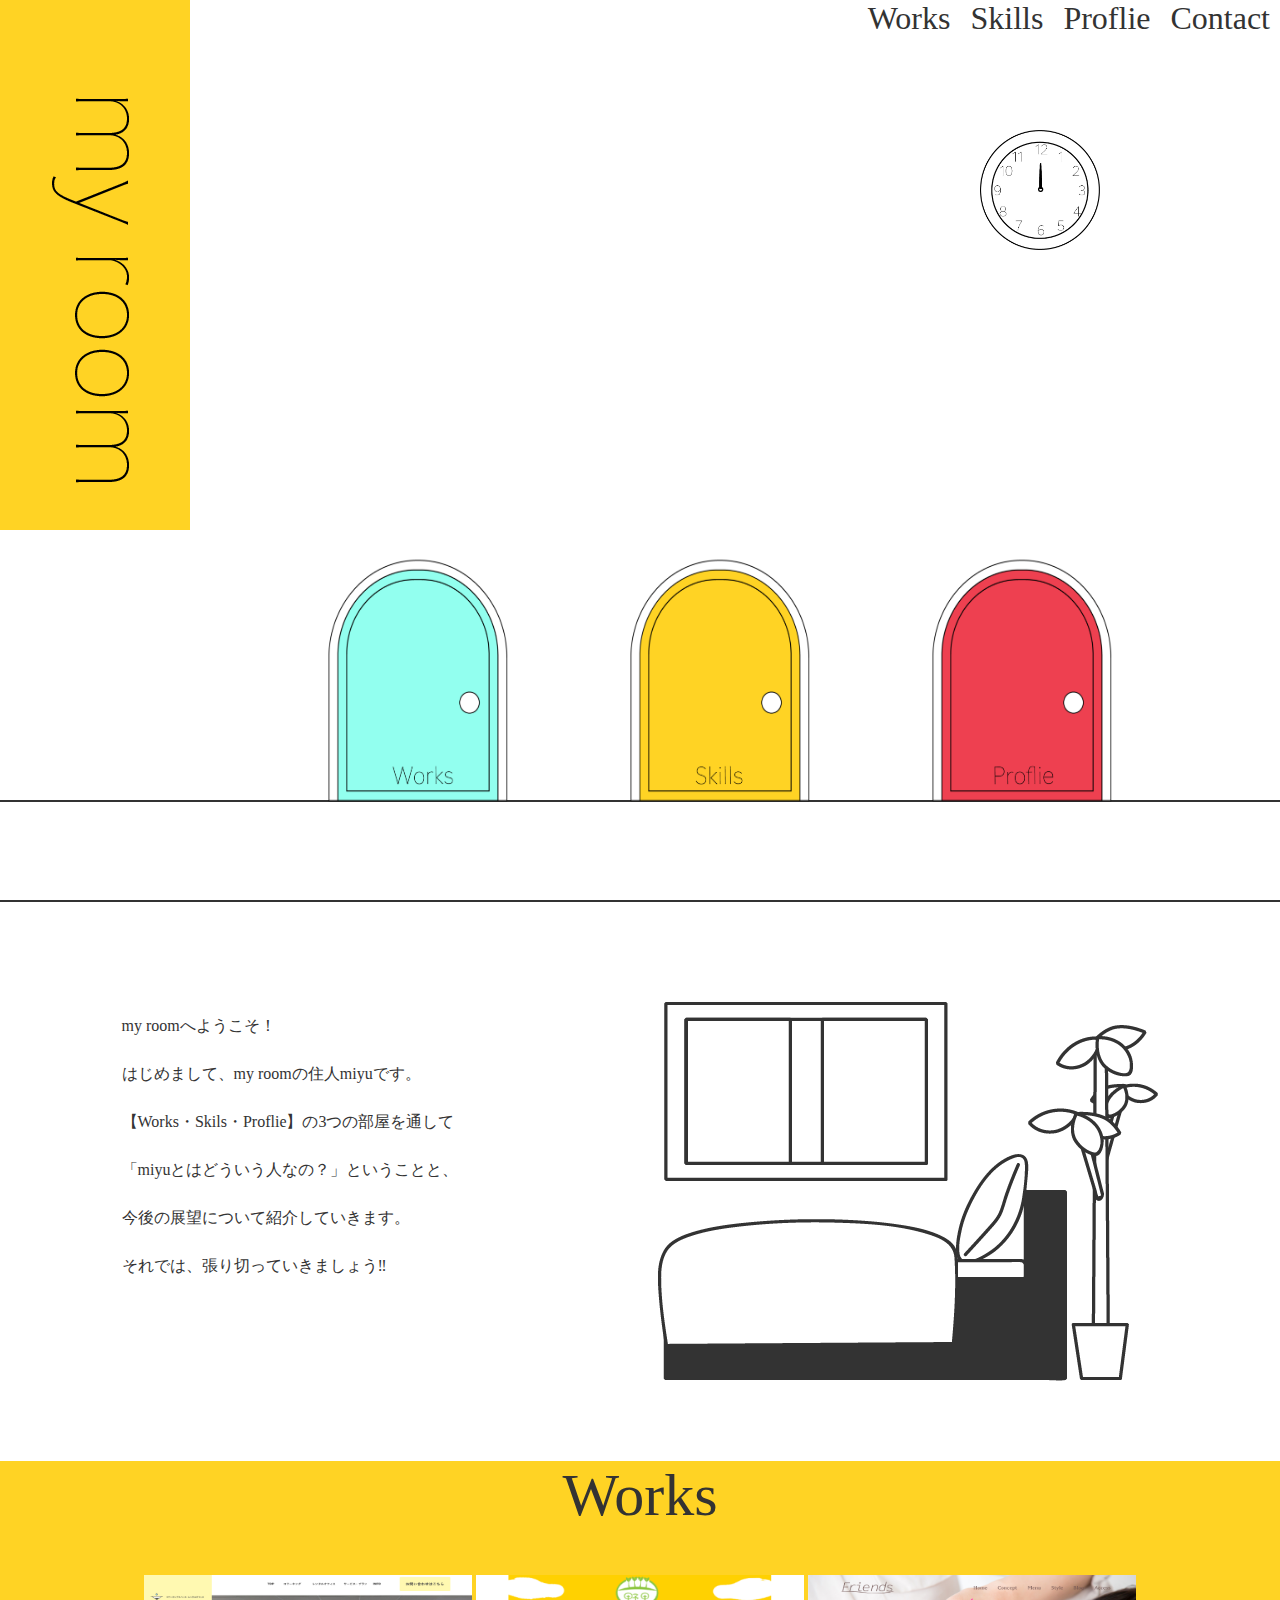
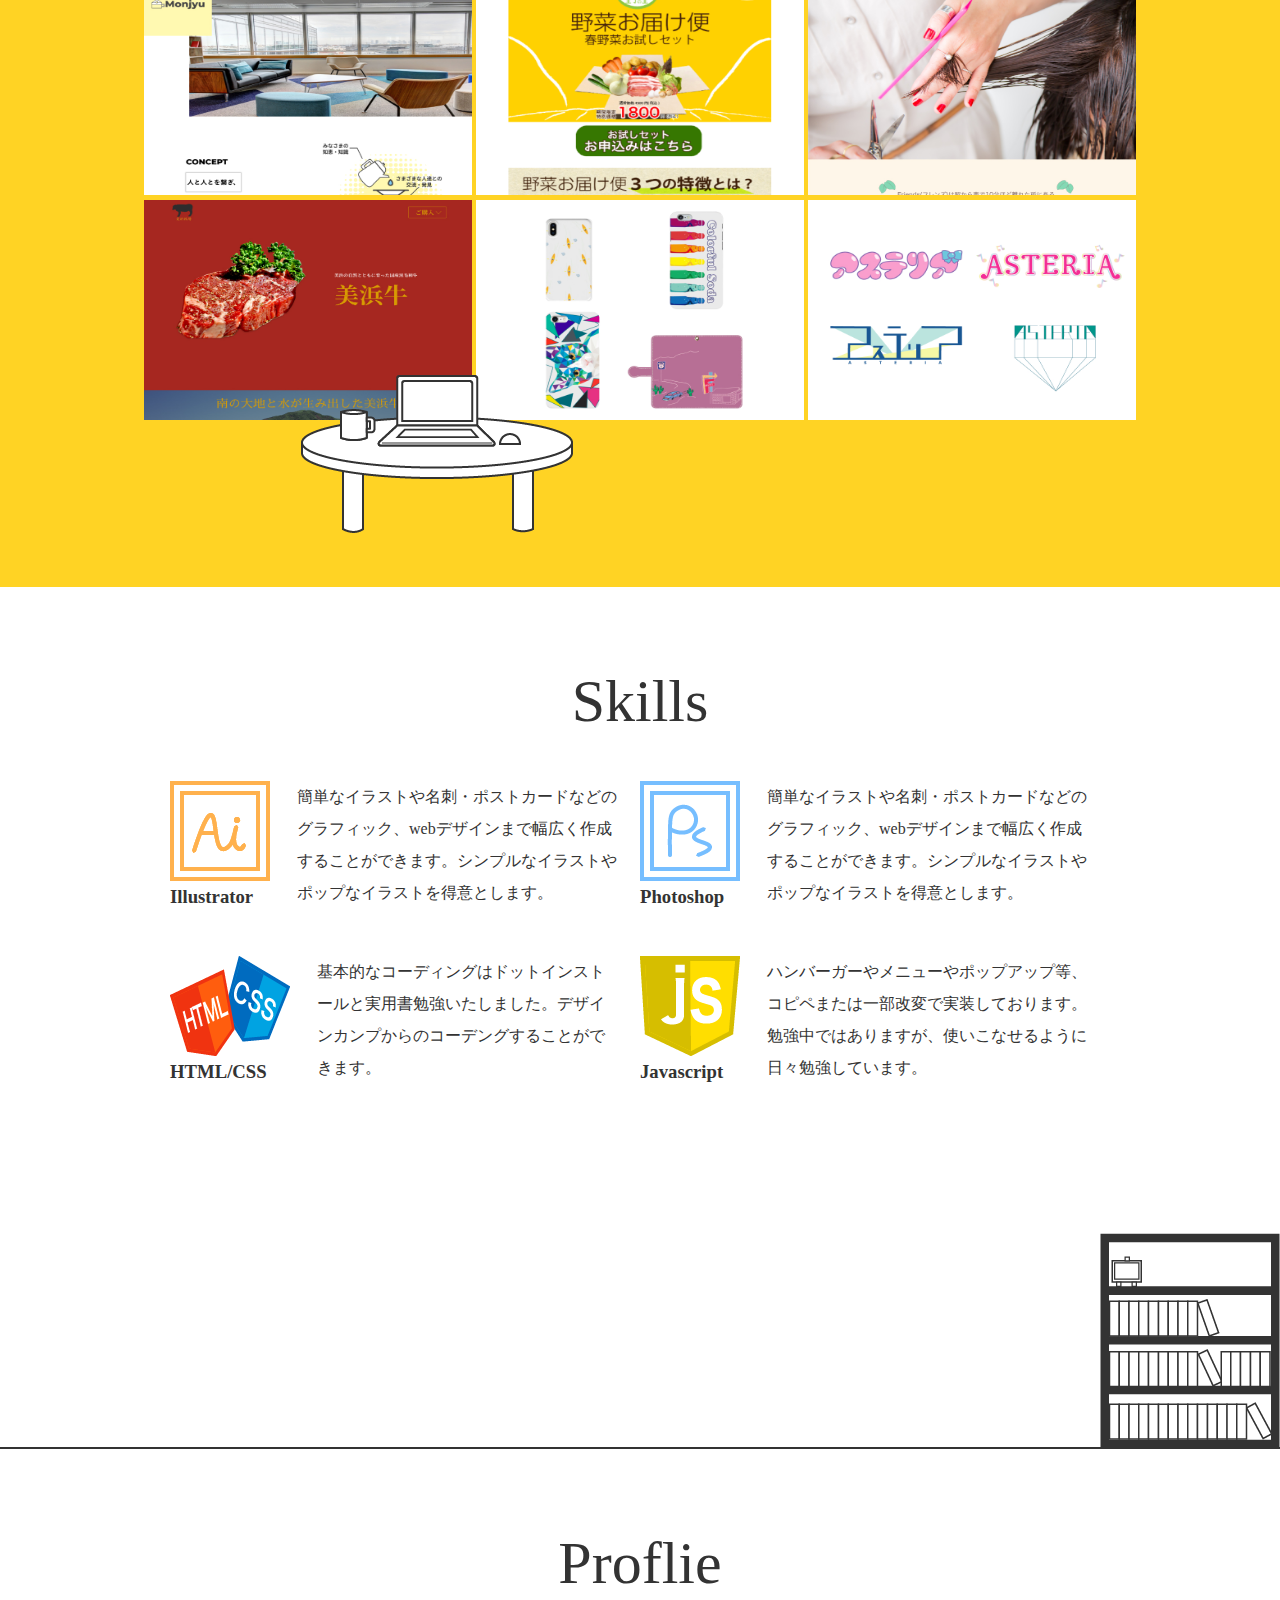
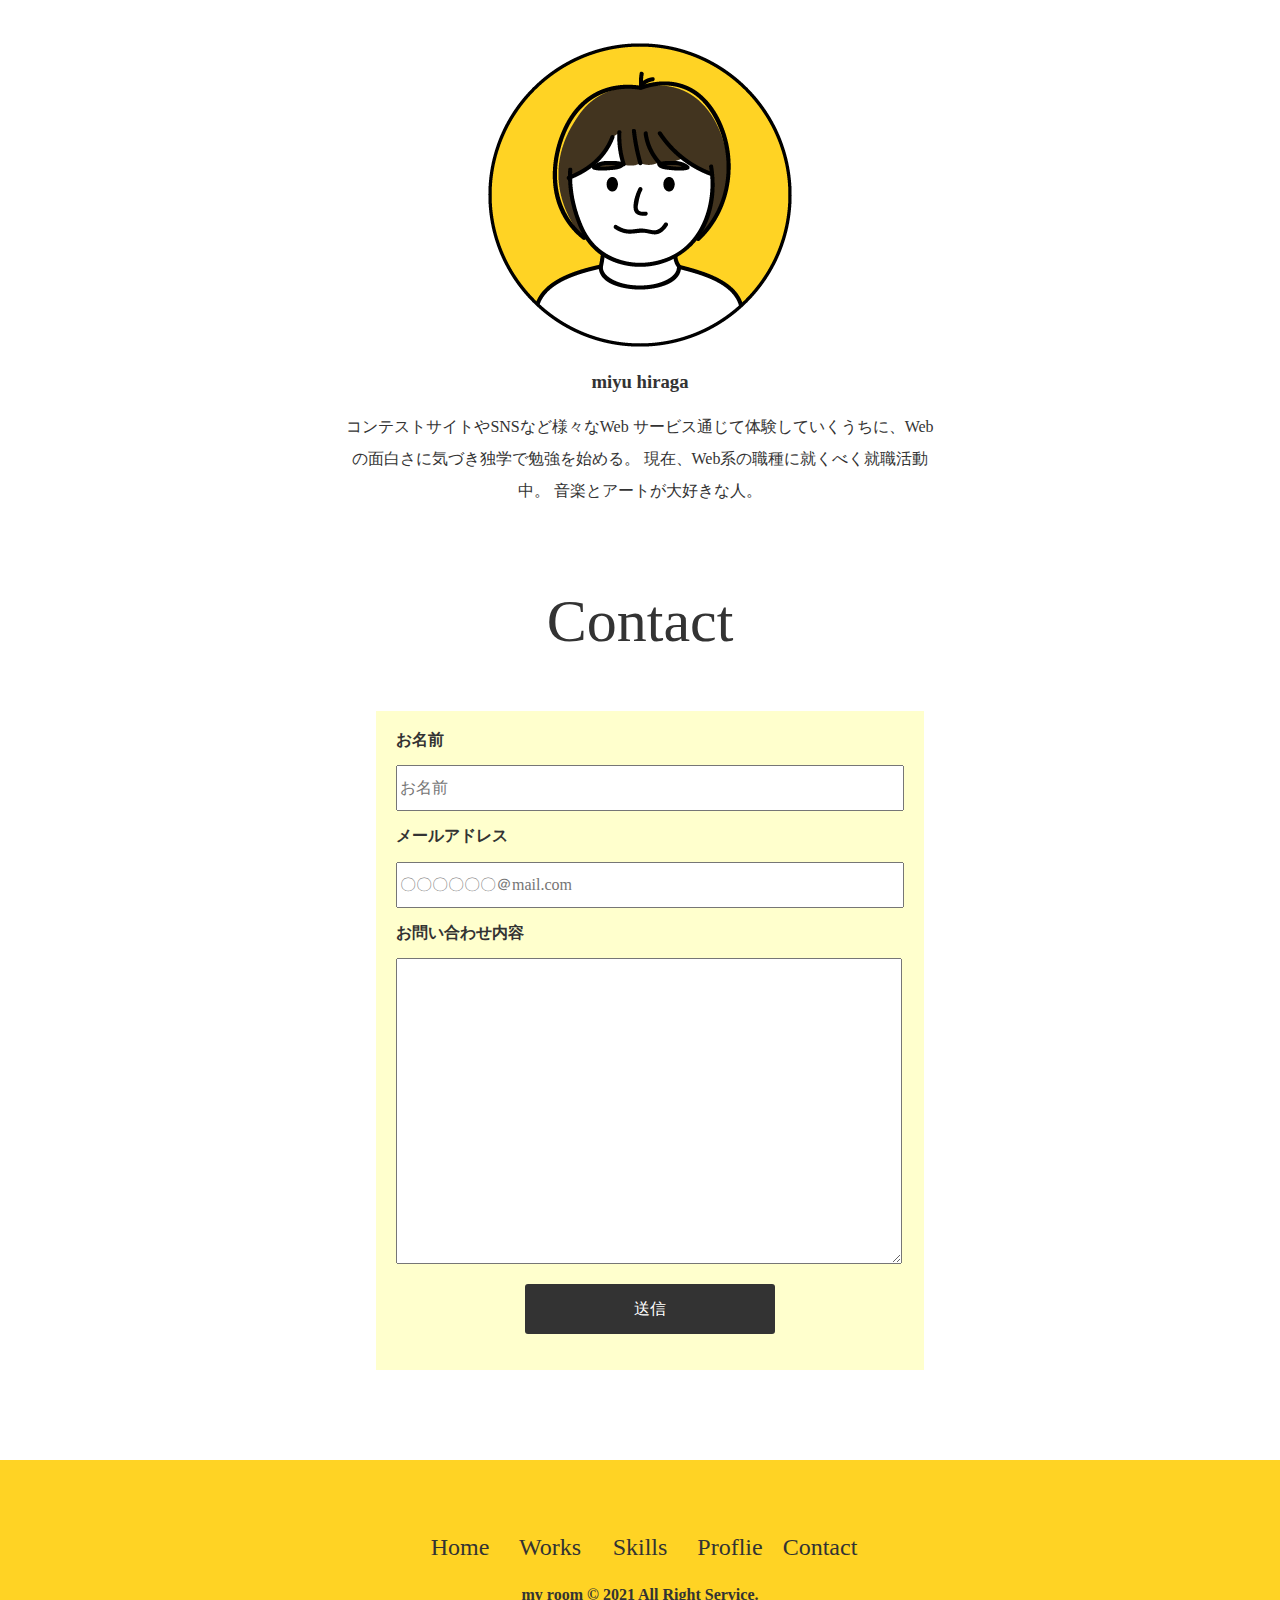
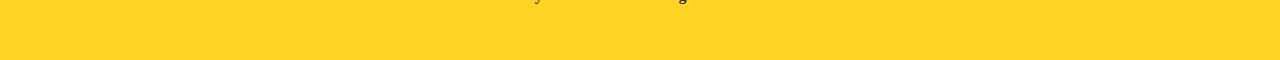
==== index.html @ 897c9c0b "Update index.html" ====
<!DOCTYPE html>
<html lang="ja">
<head>
  <meta charset="UTF-8">
  <meta name="google-site-verification" content="O43M4b-lCQQuAy6mQtxRlEUqX9Q1fWnaJVFcdMM0r2k" />
  <meta name="viewport" content="width=device-width, initial-scale=1.0">
  <meta http-equiv="X-UA-Compatible" content="ie=edge">
  <title>myroom</title>
  <link rel="stylesheet" href="css/normalize.css">
  <link rel="stylesheet" href="https://pro.fontawesome.com/releases/v5.10.0/css/all.css" integrity="sha384-AYmEC3Yw5cVb3ZcuHtOA93w35dYTsvhLPVnYs9eStHfGJvOvKxVfELGroGkvsg+p" crossorigin="anonymous"/>
  <link rel="stylesheet" href="css/style.css">
  <link rel="icon" href="image/myroom.svg">
  <script src="https://ajax.googleapis.com/ajax/libs/jquery/3.6.0/jquery.min.js"></script>
  <script src="https://ajax.googleapis.com/ajax/libs/jquery/1.12.4/jquery.min.js"></script>
</head>
<body>
<div class="warapper">
  <!--header-->
  <header class="header-contents">
    <h1 id="home" class="header-logo"><a href="index.html#home"><img src="image/header_logo.png" alt=""></a>myroom</h1>
  <!--humburger-->
    <div id="header-nav-open" >
      <span></span>
    </div>
    <nav id="header-navi">
      <ul class="header-navi-contents">
        <li class="header-navi-contents-list"><a href="#works">Works</a></li>
        <li class="header-navi-contents-list"><a href="#skills">Skills</a></li>
        <li class="header-navi-contents-list"><a href="#proflie">Proflie</a></li>
        <li class="header-navi-contents-list"><a href="#contact">Contact</a></li>
      </ul>
    </nav>
      <!--header_chach-->
    <div id="home"  class="header-ichatch">
        <!--header_clock-->
      <div  class="header-ichatch-clocks">
        <img id="image_body"
        class="header-ichatch-clock"
       src="image/header_clock.jpg"
       width="120px" height="120px">
        <img id="img_hr" class="header-ichatch-clock" src="image/clock_h.png">
        <img id="img_min" class="header-ichatch-clock" src="image/clock_m.png"
        >
      </div>
        <!--header_contents-->
      <ul class="header-contents-ichatch">
        <li class="header-contents-list">
          <a href="#works">
            <img src="image/room_1_off.png"class="open">
          </a>
        </li>
        <li class="header-contents-list">
          <a href="#skills">
            <img  src="image/room_2_off.png"class="open">
          </a>
        </li>
        <li class="header-contents-list">
          <a href="#proflie" ><img src="image/room_3_off.png" class="open">
          </a>
        </li>
      </ul>
    </div>
      <span class="header-ichatch-border"></span>
  </header>
  <!--main-->
  <div class="main">
    <!--about-->
    <section id="about" class="section-contents">
      <div class="about-contents">
        <p class="about-contents-text">
          my roomへようこそ！<br>
         はじめまして、my roomの住人miyuです。<br>
         【Works・Skils・Proflie】の3つの部屋を通して<br>
         「miyuとはどういう人なの？」ということと、<br>
         今後の展望について紹介していきます。<br>
         それでは、張り切っていきましょう‼
        </p>
        <img class="about-contents-image" src="image/about_image.png" alt="about_image">
      </div>
    </section>
  <!--works-->
    <section id="works" class="section-contents">
       <h2 class="section-header">Works</h2>
       <div class="works-contents">
<!--works_more_01-->
        <div  class="works-contents-list">
          <a href="./works/index.html#works" class="works-contents-list-inner">
             <img  class="works-contents-list-image" src="image/works_top_01.jpg" alt="works" >
          </a>
        </div>
        <!--works_more_02-->
        <div class="works-contents-list">
          <a href="./works/index.html#works_more_02" class="works-contents-list-inner">
           <img class="works-contents-list-image" src="image/works_top_02.jpg" alt="works" >
         </a>
        </div>
        <!--works_more_03-->
        <div class="works-contents-list">
          <a href="./works/index.html#works_more_03" class="works-contents-list-inner">
         <img class="works-contents-list-image"  src="image/works_top_03.jpg" alt="works">
       </a>
        </div>
        <!--works_more_04-->
        <div class="works-contents-list">
            <a href="./works/index.html#works_more_04" class="works-contents-list-inner">
           <img class="works-contents-list-image" src="image/works_top_04.jpg" alt="works">
         </a>
        </div>
        <!--works_more_05-->
        <div class="works-contents-list">
        <a href="./works/index.html#works_more_05" class="works-contents-list-inner">
           <img class="works-contents-list-image" src="image/works_top_05.jpg" alt="works" >
         </a>
        </div>
        <!--works_more_06-->
        <div class="works-contents-list">
          <a href="./works/index.html#works_more_06" class="works-contents-list-inner">
             <img class="works-contents-list-image" src="image/works_top_06.jpg" alt="works" >
           </a>
        </div>
       </div>
         <img class="works-contents-image" src="image/work_image.png" alt="">
    </section>
   <!--slkills-->
    <section id="skills" class="section-contents">
      <h2 class="section-header">Skills</h2>
      <div class="skills-contents">
              <div class="skills-contents-list">
                <div class="skills-contents-list-header-group">
                <img src="image/skill_1.png" alt="">
                <h3 class="skills-contents-list-header" >Illustrator</h3>
              </div>
                <p class="skills-contents-text">簡単なイラストや名刺・ポストカードなどのグラフィック、webデザインまで幅広く作成することができます。シンプルなイラストやポップなイラストを得意とします。
                </p>
              </div>
              <div class="skills-contents-list">
               <div class="skills-contents-list-header-group">
                <img src="image/skill_2.png" alt="">
                <h3 class="skills-contents-list-header">Photoshop</h3>
              </div>
                <p class="skills-contents-text">簡単なイラストや名刺・ポストカードなどのグラフィック、webデザインまで幅広く作成することができます。シンプルなイラストやポップなイラストを得意とします。</p>
              </div>
              <div class="skills-contents-list">
                  <div class="skills-contents-list-header-group">
                <img src="image/skill_3.png" alt="">
                <h3 class="skills-contents-list-header">HTML/CSS</h3>
              </div>
                <p class="skills-contents-text">基本的なコーディングはドットインストールと実用書勉強いたしました。デザインカンプからのコーデングすることができます。</p>
              </div>
              <div class="skills-contents-list">
                  <div class="skills-contents-list-header-group">
                      <img src="image/skill_4.png" alt="">
                      <h3 class="skills-contents-list-header">Javascript</h3>
                    </div>
                      <p class="skills-contents-text">ハンバーガーやメニューやポップアップ等、コピペまたは一部改変で実装しております。勉強中ではありますが、使いこなせるように日々勉強しています。</p>
              </div>
            </div>
            <img class="skill-images" src="image/skill_image.png" alt="skill_image">
    </section>
    <!--proflie-->
    <section id="proflie" class="section-contents">
      <h2  class="section-header">Proflie</h2>
        <div class="proflie-group">
          <img src="image/proflie_image.png"alt="proflie_image">
          <h3 class="proflie-name">miyu hiraga</h3>
            <p class="proflie-text">コンテストサイトやSNSなど様々なWeb
            サービス通じて体験していくうちに、Web
            の面白さに気づき独学で勉強を始める。
            現在、Web系の職種に就くべく就職活動中。
            音楽とアートが大好きな人。
            </p>
        </div>
    </section>
  <!--Contact-->
    <section id="contact" class="section-contents">
      <h2 class="section-header">Contact</h2>
<div class="contact-form-box">
  <form action="https://docs.google.com/forms/u/1/d/e/1FAIpQLSdIlXDIl3hvTtxeo12pAoFWRwahFxmUS_cJpnCyS-S7iRztBw/formResponse" target="_self" method="POST" id="mG61Hd" class="contact-form-box-inner">
    <div class="contact-form-item">
      <label for="form-name">お名前</label>
      <p class="contact-form-input">
        <input type="text"  id="form-name" name="entry.1302208225" placeholder="お名前" required>
      </p>
    </div>
    <div class="contact-form-item">
      <label for="form-email">メールアドレス</label>
      <p class="contact-form-input">
        <input type="email"  id="form-email" name="entry.777969523" placeholder="〇〇〇〇〇〇＠mail.com" required>
      </p>
    </div>
    <div class="contact-form-item">
      <label for="form-detail">お問い合わせ内容</label>
      <p class="contact-form-input">
        <textarea type="text"  id="form-detail" name="entry.1559332654" placeholder="お問い合わせ内容を入力して下さい" required>
        </textarea>
      </p>
    </div>
    <p class="tac">
      <button type="submit" value="送信">
        送信
      </button>
    </p>
  </form>
</div>
    </section>
    <!--page-top-->
    <div id="page-top" class="back">
      <i class="fas fa-arrow-alt-circle-up"></i>
    </div>
  </div>
  <!--footer-->
    <footer class="footer_group">
      <div class="footer-navi">
        <ul class="footer-navi-contents">
          <li class="footer-navi-contents-list"><a href="#home">Home</a></li>
          <li class="footer-navi-contents-list"><a href="#works">Works</a></li>
          <li class="footer-navi-contents-list"><a href="#skills">Skills</a></li>
          <li class="footer-navi-contents-list"><a href="#proflie">Proflie</a></li>
          <li class="footer-navi-contents-list"><a href="#contact">Contact</a></li>
        </ul>
      </div>
      <p class="footer-end">my room &copy; 2021 All Right Service.</p>
    </footer>
</div>
<script src="js/hamburger.js"></script>
<script src="js/clock.js"></script>
<script src="js/door_open.js"></script>
<script src="js/pagetop.js"></script>
</body>
</html>
---- css/style.css ----
@charset "UTF-8";
html,
body{
  scroll-padding-top: 50px;
}
body{
  font-family:"Hiragino Kaku Gothic W2","Hiragino Kaku Gothic W4","Meiryo","Hiragino GothicPro N";
    color:#333333;
}
ul{
  padding-left:0;
}
li{
list-style-type: none;
}
a{
  text-decoration:none;
}
.header-navi-contents-list>a:hover,
.footer-navi-contents-list>a:hover{
  text-decoration:underline;
}
.warapper{
  position:relative;
  overflow:hidden;
}
/*header*/
.header-contents{
  margin-bottom:200px;
  width:100%;
  height:800px;
  border-bottom:2px solid #333333;
}

.header-logo{
  margin:0;
  font-size:0;
}

#header-nav-open{
  display:none;
}
/*header右上メニュー*/
#header-navi{
width:100%;
display:block;
position: absolute;
top:0;
}
.header-navi-contents{
  display:flex;
  justify-content:flex-end;
  margin:0;
  padding:0;
}
.header-navi-contents-list{
  margin-left:10px;
  margin-right:10px;
  font-size:32px;
}
.header-navi-contents-list>a{
  color:#333333;
}
.header_navi_contents_list>a:hover{
  text-decoration:underline #000000;
  transition:0.3s all;
}

/* haeder_ichatch*/
.header-ichatch{
  position:relative;
  bottom:400px;
}
/* haeder_ichatch_clock*/
.header-ichatch-clocks{
  display:block;
  position:absolute;
  top:0;
  right:300px;
}

.header-ichatch-clock{
    position:absolute;
}
/*header_contents_ichatch*/
.header-contents-ichatch{
  width:90vw;
  max-width:100%;
  display:flex;
  justify-content:center;
  margin:0;
  padding:0;
  list-style-type:none;
  position:absolute;
  top:425px;
}

.header-contents-list{
  margin-left:50px;
  margin-right:50px;
  width:90vw;
  height:25vh;
  max-width:202px;
  max-height:250px;
  text-align: center;
}
.header-contents-list>a{
display:block;
}

.open{
  width:350px;
 height:250px;
}

/*room２番目下ボーダー*/
.header-ichatch-border{
  content:'';
  width:100%;
  height:2px;
  background-color:#333333;
  position:absolute;
  top:900px;
}


/*main*/
.main{
/*  width:1080px;*/
  margin:auto;
}
/*section共通項目*/
.section-header{
  margin-top:0;
  margin-bottom:45px;
  font-family: "Hiragino Kaku Gothic W2","sans-serif";
  font-size:60px;
  font-weight:normal;
  text-align:center;
}

.section-contents{
  margin-bottom:80px;
}
/*about*/
.about-contents{
  display:flex;
  justify-content:center;
  margin-left:5px;
  margin-right:5px;
}

.about-contents-text{
  margin:0 200px 0 0;
  font-size:16px;
  line-height:48px;
}


/*works*/
#works{
    background-color:#ffd324;
}
.works-contents{
  width:1000px;
  height:450px;
  margin:auto;
  display:flex;
  justify-content:space-evenly;
  flex-wrap:wrap;
}
.works-contents-list{
   width:328px;
   height:220px;
   display:flex;
   justify-content:center;
}
.works-contents-list-image{
  width:328px;
  height:220px;
}
.works-contents-image{
  position:relative;
  left:300px;
  bottom:50px;
}
.works-contents-list:hover{
  opacity:0.9;
  transition: 0.3s;
}

/*skills*/
#skills{
  width:100%;
  height:780px;
 border-bottom:2px solid #333333;
}
.skills-contents{
  width:950px;
  height:350px;
  margin:auto;
  display:flex;
  flex-wrap:wrap;
  justify-content:center;

}
.skills-contents-list{
 width:450px;
  height:150px;
  margin-right:20px;
  display:flex;
  justify-content: center;

}

.skills-contents-list-header-group{
 margin-right:27px;
}
.skills-contents-list-header{
  margin:0;
}
.skills-contents-text{
  margin:0;
  line-height:2em;
}
.skill-images{
position:relative;
top:102px;
left:1100px;
}
/*proflie*/
#proflie{
  width:100%;
}
.proflie-group{
  text-align:center;
}
.proflie-text{
width:90vw;
max-width:600px;
line-height:2em;
margin-left: auto;
margin-right: auto;
}
/*contact*/
.contact-form-box{
  width:100%;
  padding:10px;
  display:flex;
    justify-content:center;
}
form{
  font-weight:bold;
  background-color:#ffbb;
  padding:20px;
}
input{
  width:500px;
  height:40px;
}
textarea{
  width:500px;
  height:300px;
  text-align: left;
}
.tac{
  text-align:center;
}
button{
  width:250px;
  height:50px;
  color:#ffffff;
  background-color:#333333;
  border:none;
  border-radius:3px;
}
button:hover{
  color:#333333;
  background-color:#ffffff;
  transition: 0.3s;
}
/*pagetop*/
.back{
  width:50px;
  height:50px;
  font-size:50px;
  color:#333333;
  position:fixed;
  bottom:10px;
  right:10px;
  z-index:9999;
}
/*footer*/

.footer_group{
  height:200px;
  background-color:#ffd324;
}
.footer-navi{
padding-top:50px;
}
.footer-navi-contents{
  display:flex;
  font-size:24px;
  text-align: center;
 justify-content:center;
}
.footer-navi-contents-list{
  width:90px;
}
.footer-navi-contents-list>a{
  color:#333333;
}
.footer-end{
  font-weight:bold;
  text-align:center;
}


/*768px~*/
@media screen and (max-width:768px){
  .header-logo img{
    height:300px;
  }
  .header-contents{
    height:442px;
    margin-bottom:20px;
  }
  .header-ichatch-clocks{
    right:0;
  }
.header-ichatch-clock{
  width:50px;
  height:50px;
  top:150px;
    right:10px;
}

  .open{
    width:100%;
    height:120px;
  }

.header-contents-list{
  margin:0;
}

#header-nav-open{
  display:block;
  width:30px;
  height:22px;
  position:fixed;
  top:5px;
  right:5px;
  z-index: 9999;
}
#header-nav-open span,
#header-nav-open span::before,
#header-nav-open span::after{
  position:relative;
  transition:all 0.4s;
  height:3px;
  width:25px;
  background:#333333;
  display:block;
  vertical-align: middle;
  content:'';
  z-index:99999;
}
#header-nav-open span::before{
  bottom:-9px;
}
#header-nav-open span::after{
  bottom:-16px;
}
#header-navi{
  width:100%;
  height:100%;
  display:none;
  position: fixed;
   z-index:9999;
  transition:.2s ease-in-out;
}


/*ハンバーガーアニメーション*/
   #header-navi.open{
     width:100%;
     height:100%;
     display:block;
     opacity:1;
     overflow:auto;
     top:0;
     position:fixed;
     z-index:9998;
     background-color:rgba(255,211,36,0.9);
     overflow:hidden;
   }
   #header-navi.open:before {
   content: '';
   overflow: hidden;
   -webkit-filter: blur(10px);
   -moz-filter: blur(10px);
   -o-filter: blur(10px);
   -ms-filter: blur(10px);
   filter: blur(10px);
   z-index: -1;
}

   #header-nav-open.active span{
     transform:translateY(8px)rotate(-45deg);
   }
   #header-nav-open.active span::before{
     transform:translateY(8px)rotate(45deg);
     opacity:0;
   }
   #header-nav-open.active span::after{
     bottom:-10px;
     transform:translateY(-12px)rotate(90deg);
   }

   .header-navi-contents{
     display:block;
     text-align:center;
     position:fixed;
     top:50%;
     left:50%;
     transform:translate(-50%,-50%);
     z-index:9999;
   }

 .header-navi-contents-list{
   padding:20px 0;
 }
 .header-ichatch-border{
   top:500px;
 }

 /*section*/
.section-contents{
  margin-bottom:50px;
}
/*about*/
#about{
  height:auto;
}

.about-contents{
  margin-top:120px;
}
.about-contents-text{
  margin:0 20px 0 0 ;
  line-height:1.8;
}
.about-contents-image{
 width:90vw;
 height:20vh;
  max-width:266px;
  max-height:200px;
}

/*works*/
.works-contents{
  width:100%;
  height:auto;
}
.works-contents-list{
  height:auto;
  margin:5px;
}
.works-contents-image{
  width:150px;
  left:10px;
}

/*skills*/
#skills{
  height:auto;
}

.skills-contents{
  width:100%;
  height: auto;
}

.skills-contents-list{
  height:auto;
  margin:0 10px 10px 10px;
}

/*contact*/
.contact-form-box{
  padding:0;
}
input{
  width:300px;
  height:40px;
}
textarea{
  width:300px;
  height:200px;
}

/*footer*/
.footer-navi-contents{
  font-size:18px;
}
}

@media screen and (max-width:480px){
  .works-contents-list{
    width:100%;
  }

/*skills*/
.skills-contents-list{
  display:block;
}
.skills-contents-list-header-group{
  margin:0;
  text-align:center;
}
  .skills-images{
    width:20%;
  }
}
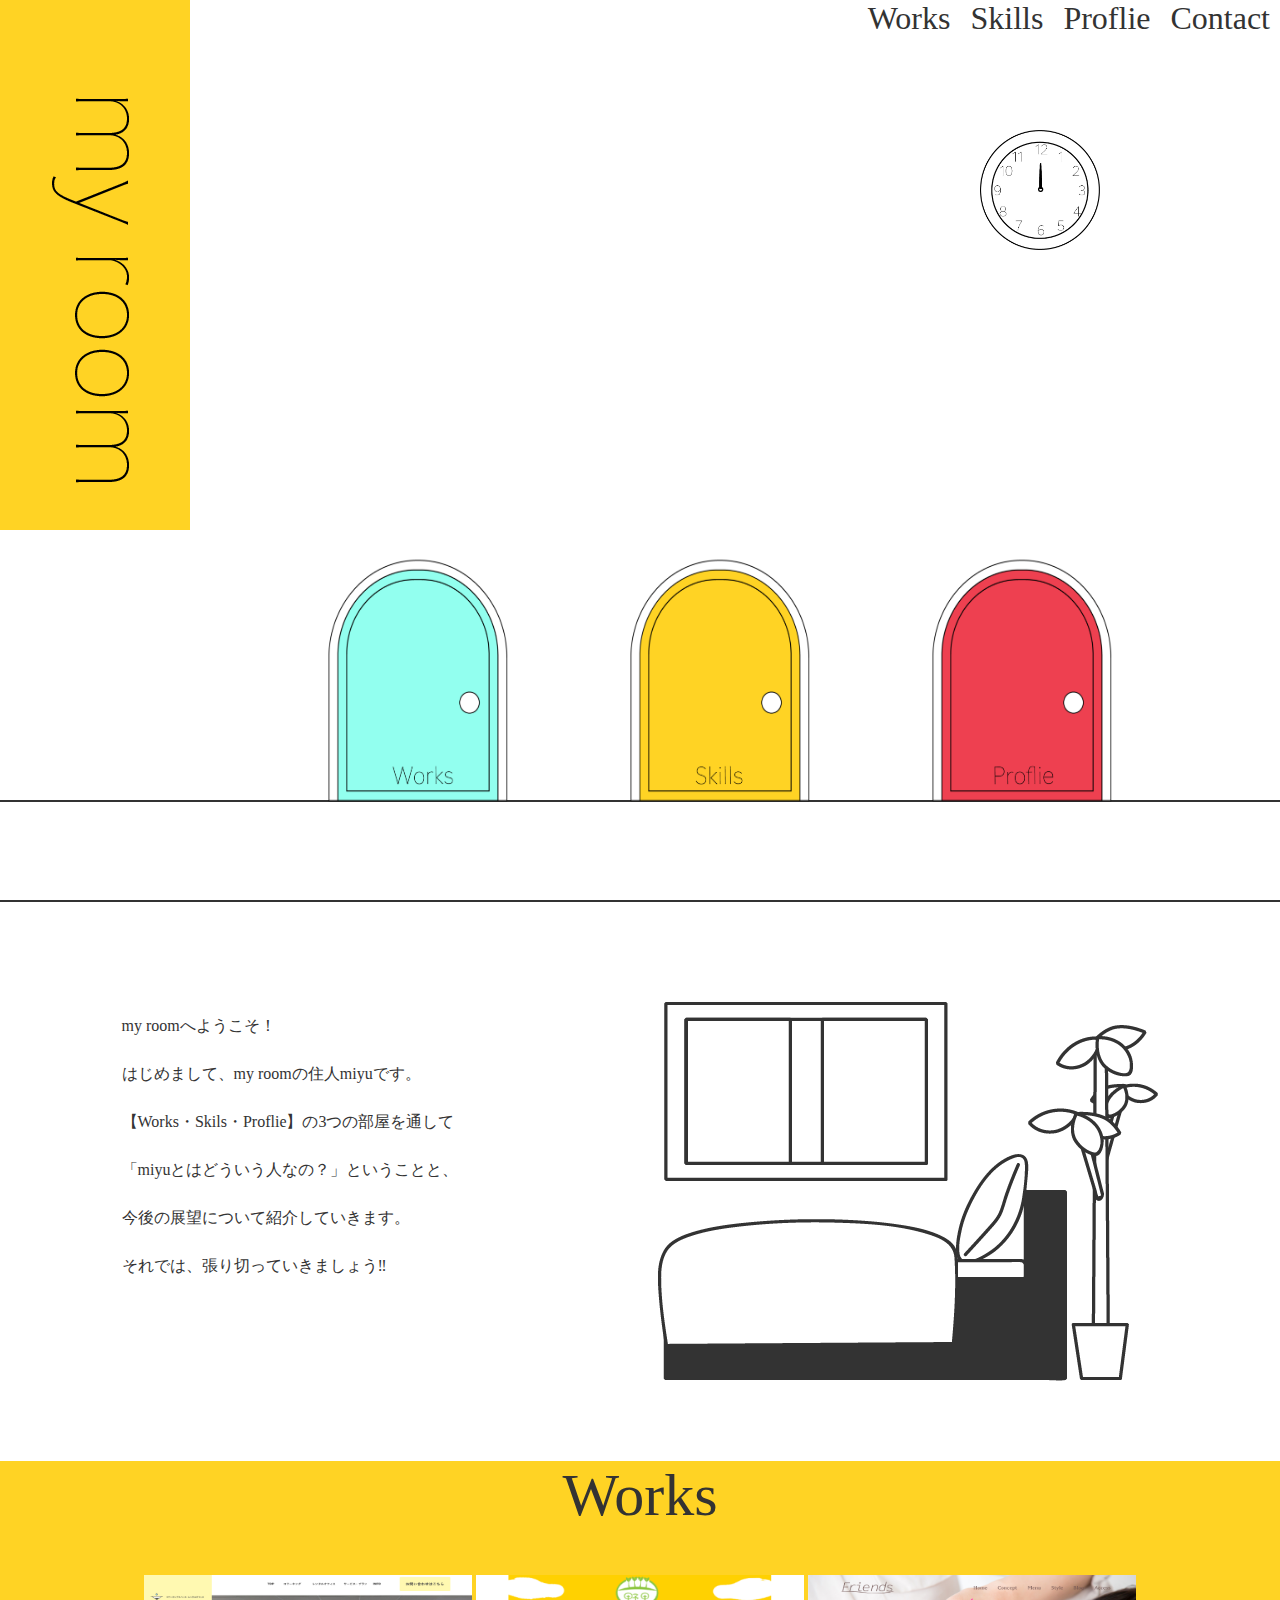
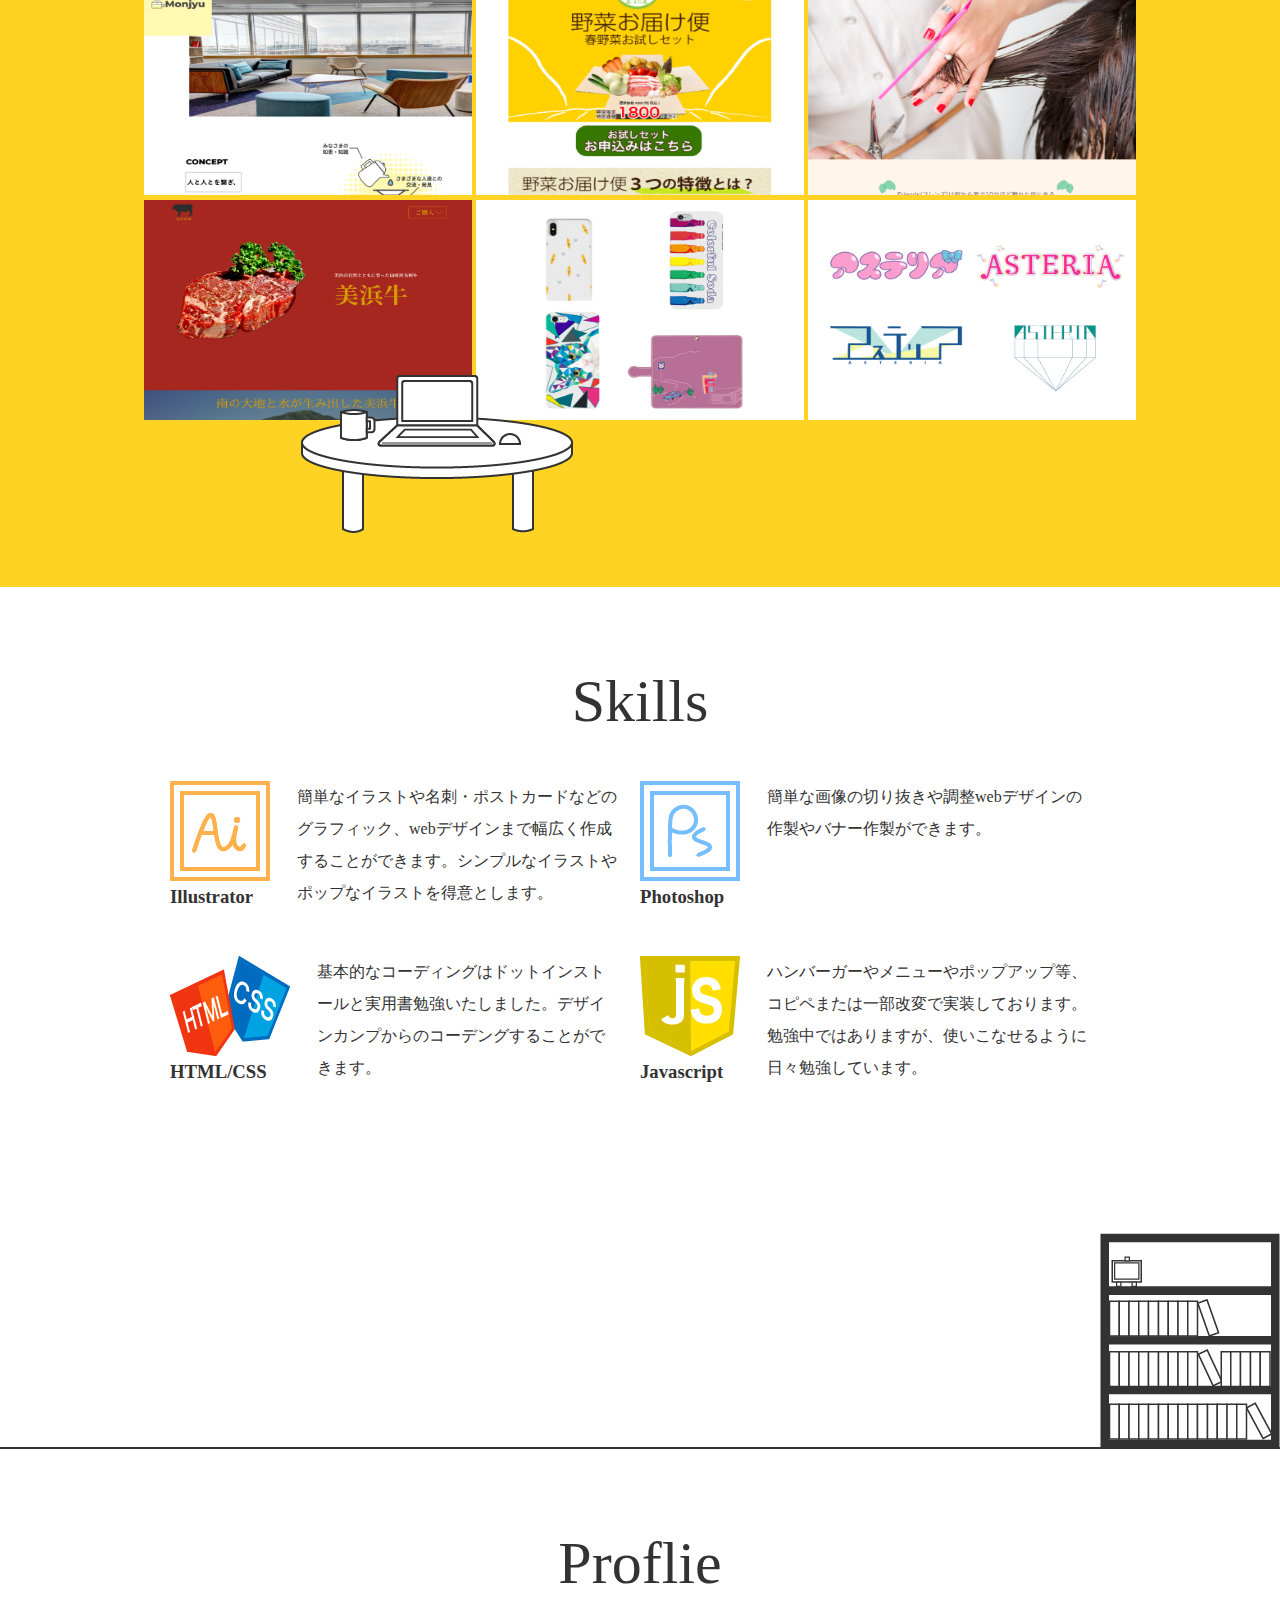
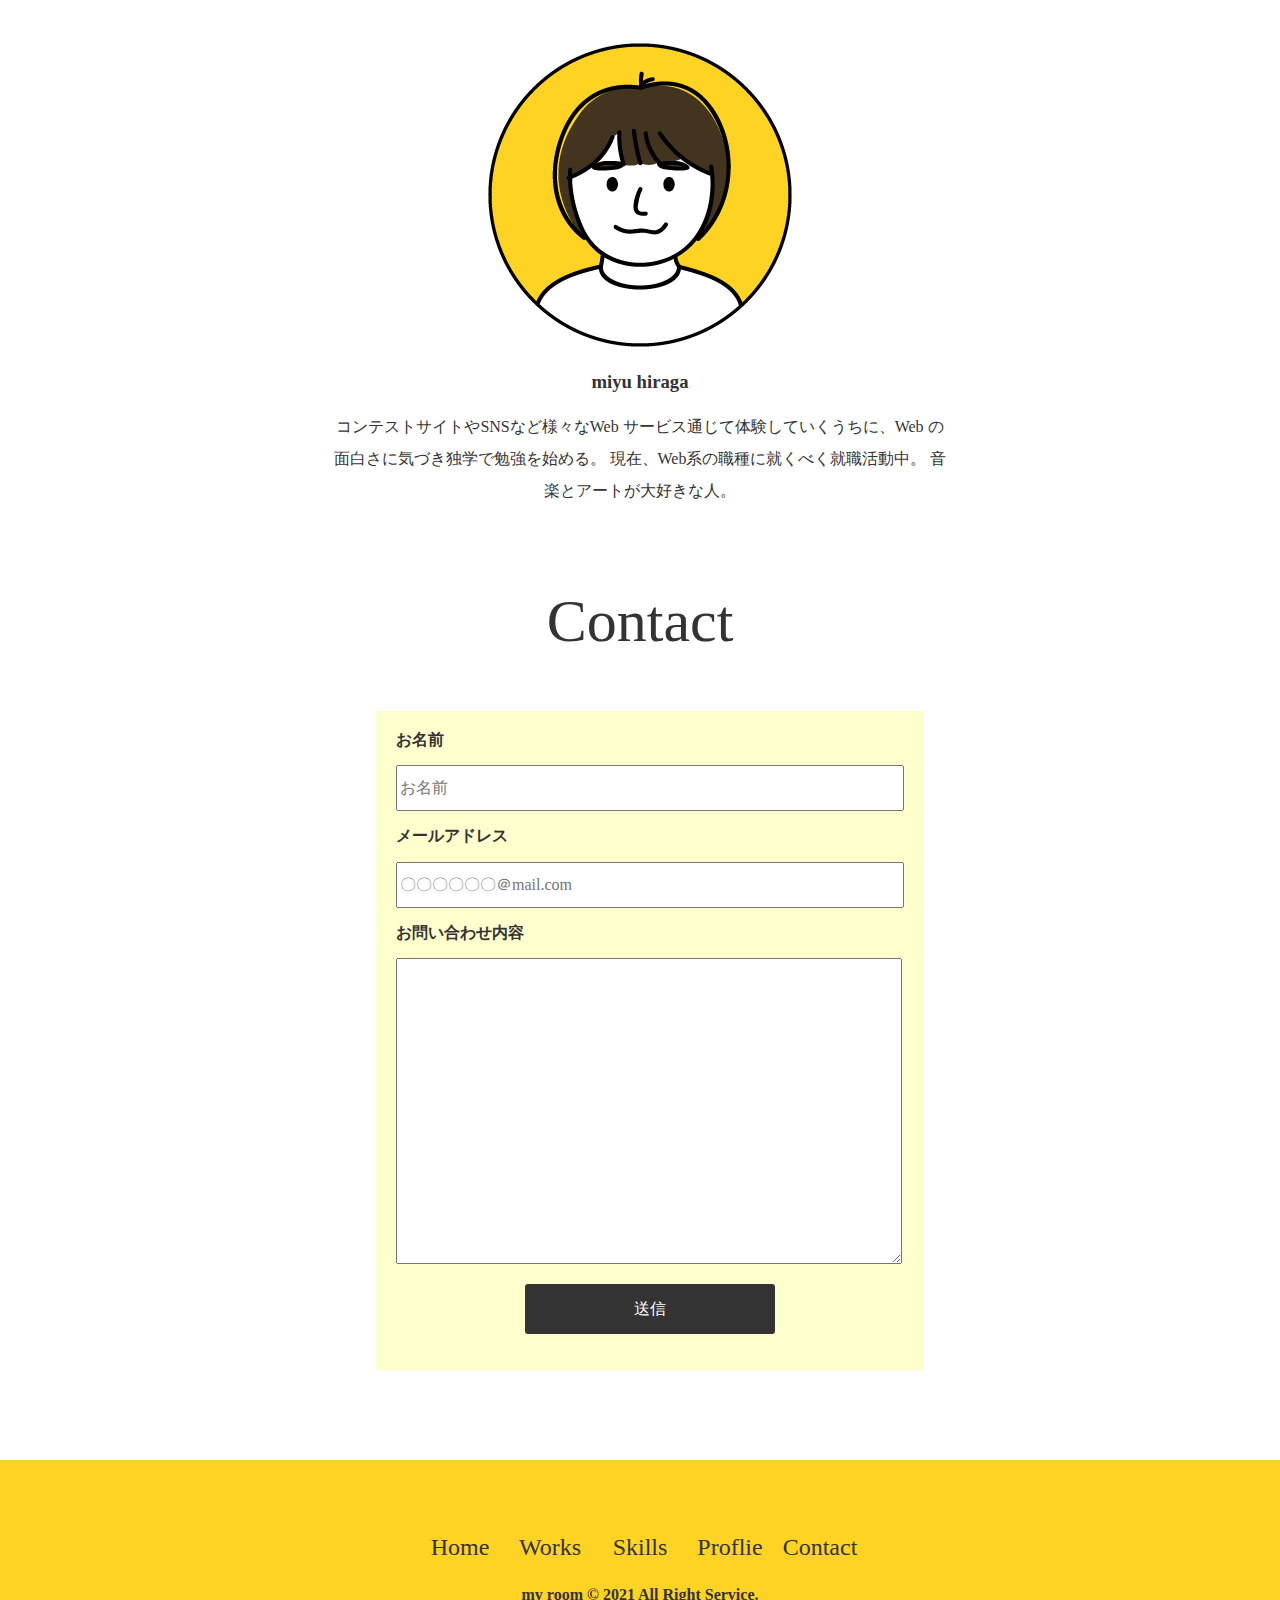
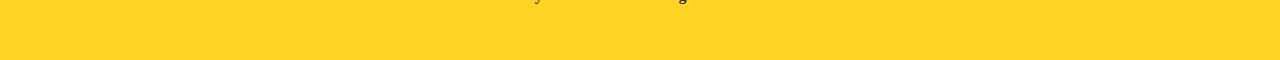
==== commit 3c4ffc0a: "Update index.html" ====
--- a/index.html
+++ b/index.html
@@ -138,7 +138,7 @@
                 <img src="image/skill_2.png" alt="">
                 <h3 class="skills-contents-list-header">Photoshop</h3>
               </div>
-                <p class="skills-contents-text">簡単なイラストや名刺・ポストカードなどのグラフィック、webデザインまで幅広く作成することができます。シンプルなイラストやポップなイラストを得意とします。</p>
+                <p class="skills-contents-text">簡単な画像の切り抜きや調整webデザインの作製やバナー作製ができます。</p>
               </div>
               <div class="skills-contents-list">
                   <div class="skills-contents-list-header-group">
--- a/css/style.css
+++ b/css/style.css
@@ -237,7 +237,7 @@
 }
 .proflie-text{
 width:90vw;
-max-width:600px;
+max-width:620px;
 line-height:2em;
 margin-left: auto;
 margin-right: auto;
@@ -508,6 +508,9 @@
 }
 
 @media screen and (max-width:480px){
+  
+  
+
   .works-contents-list{
     width:100%;
   }
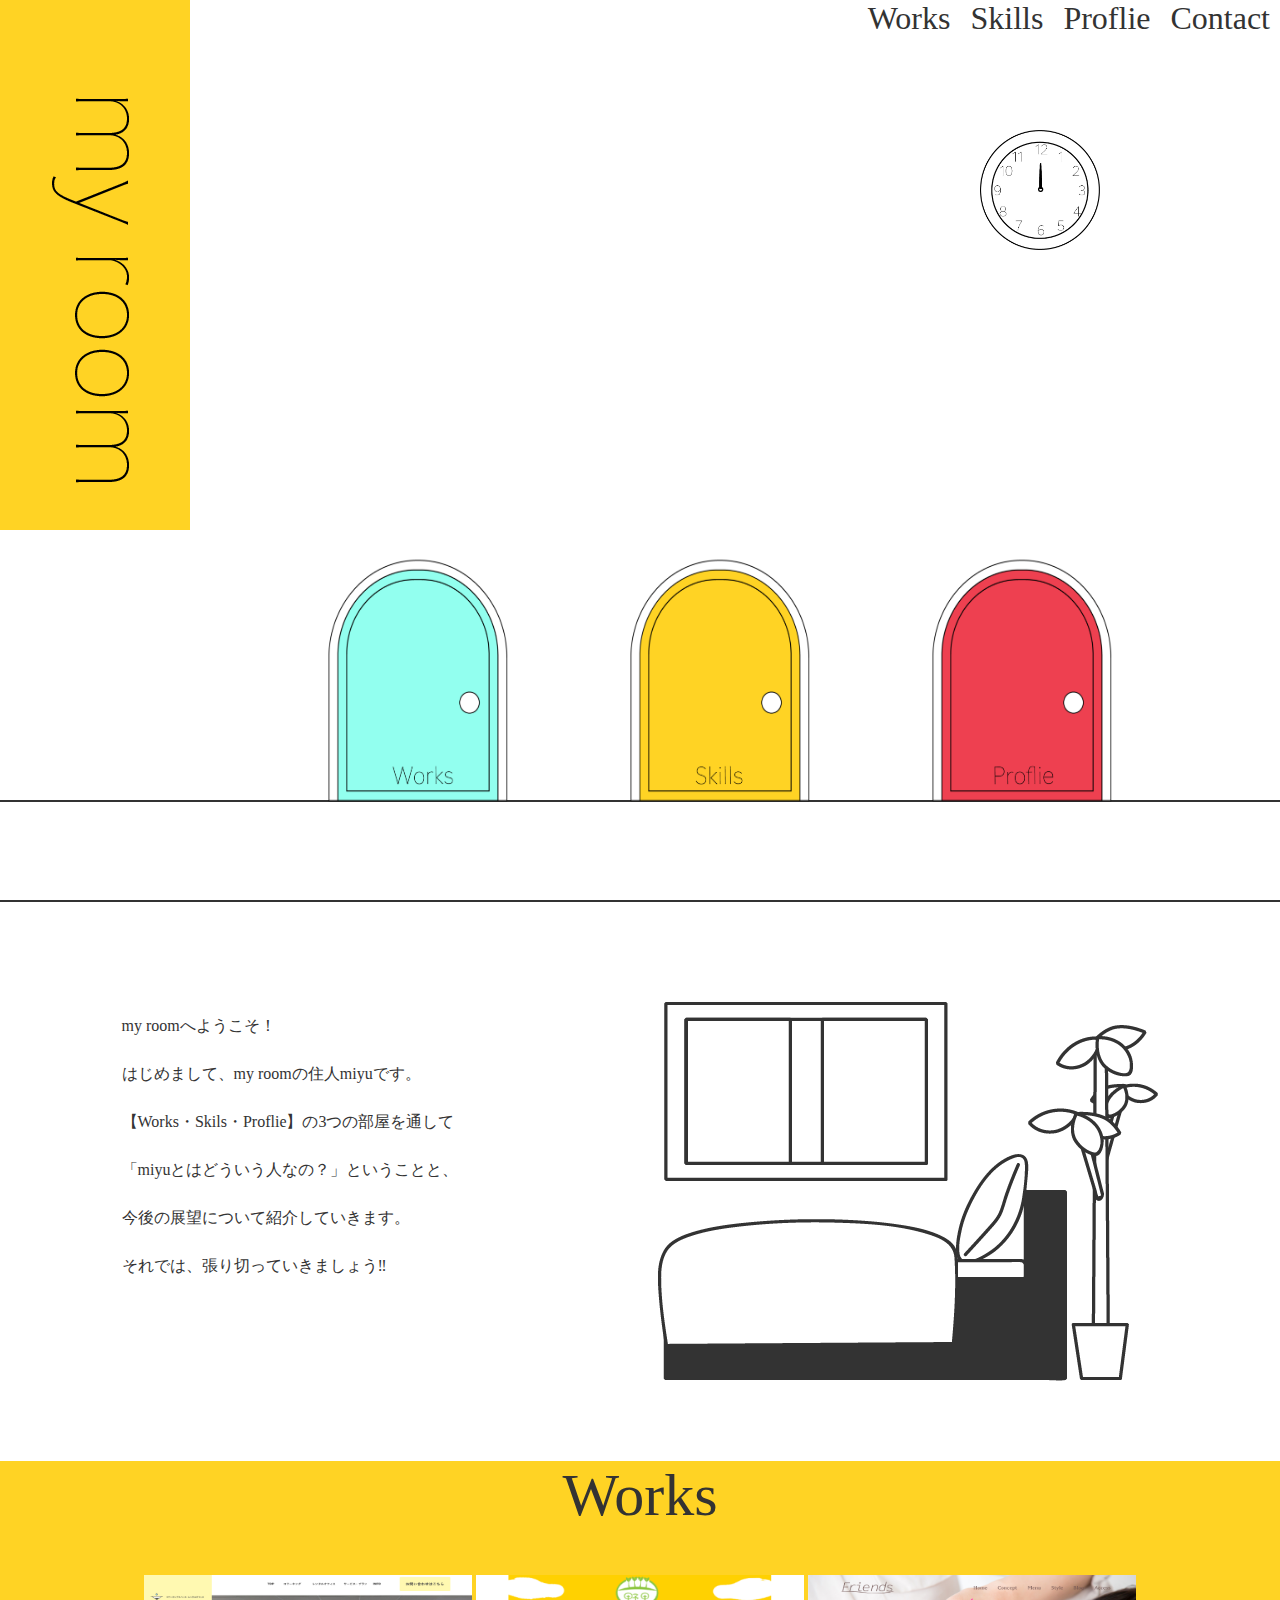
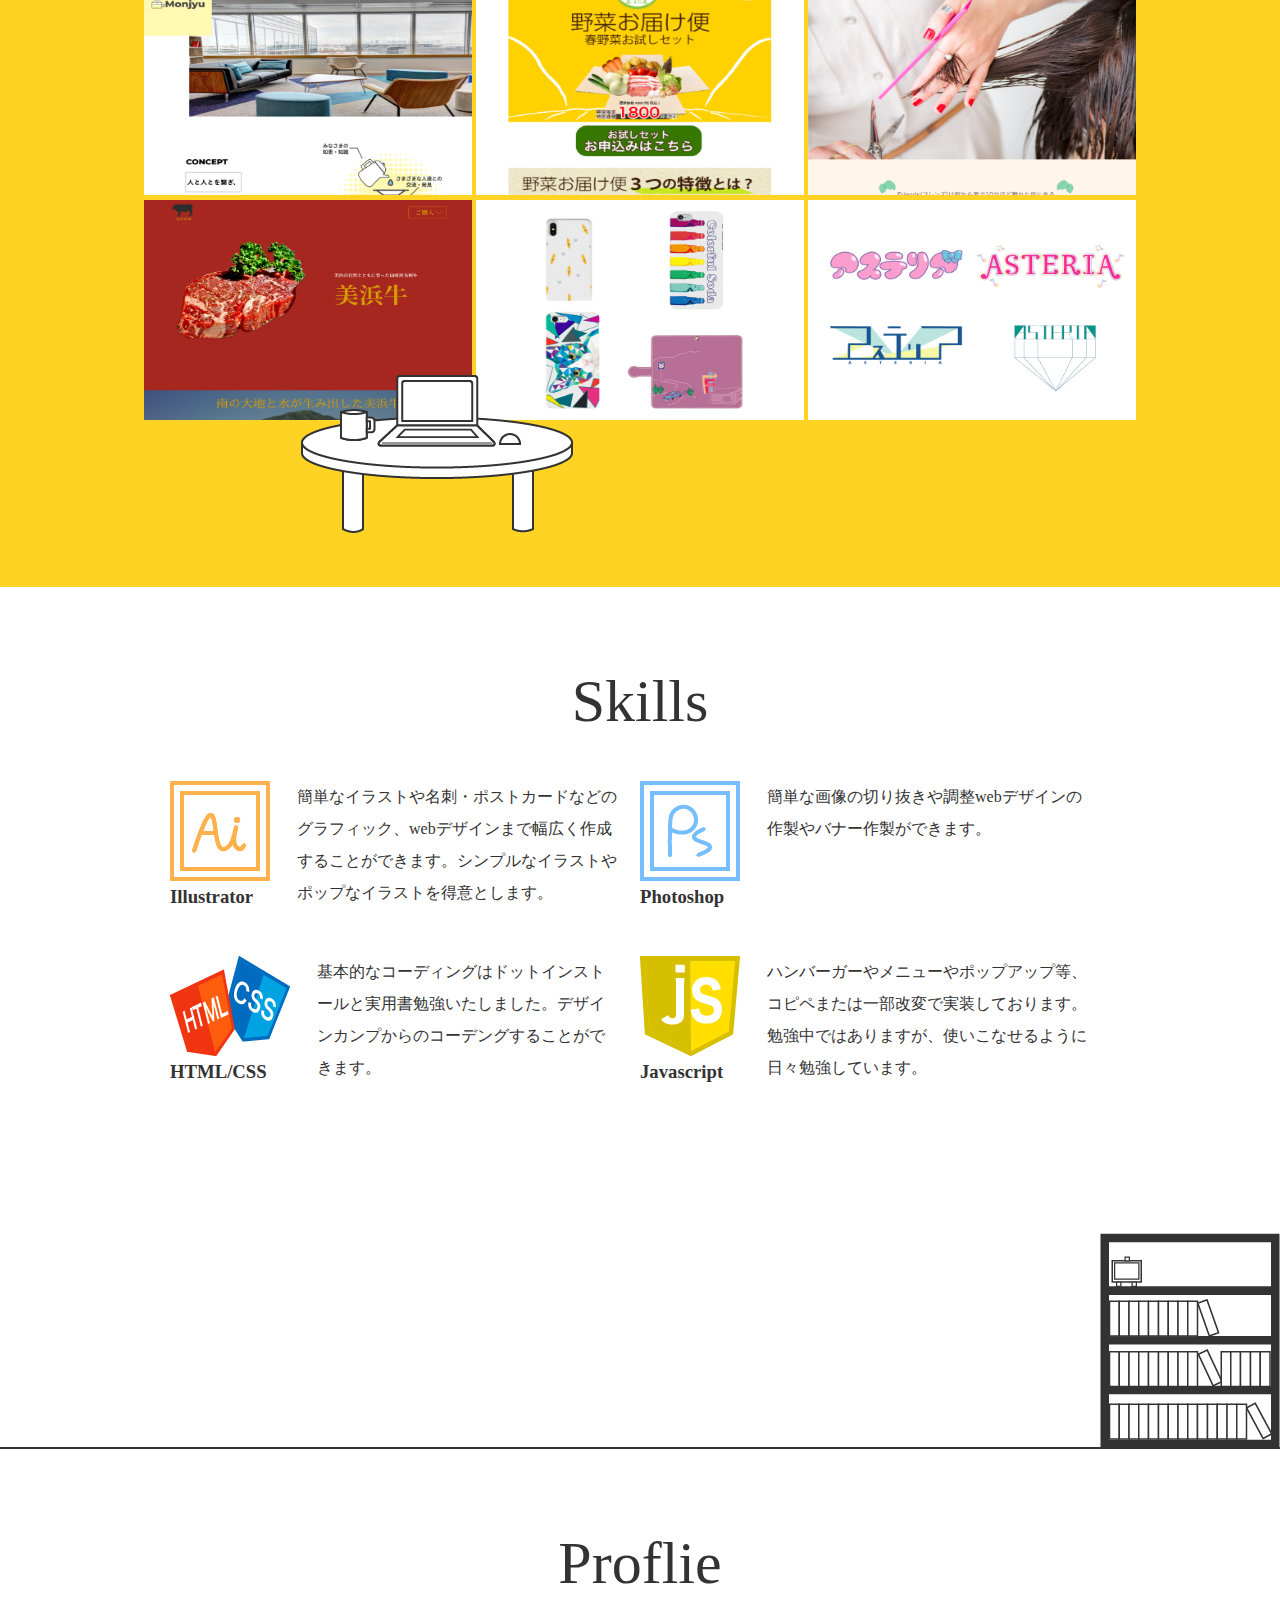
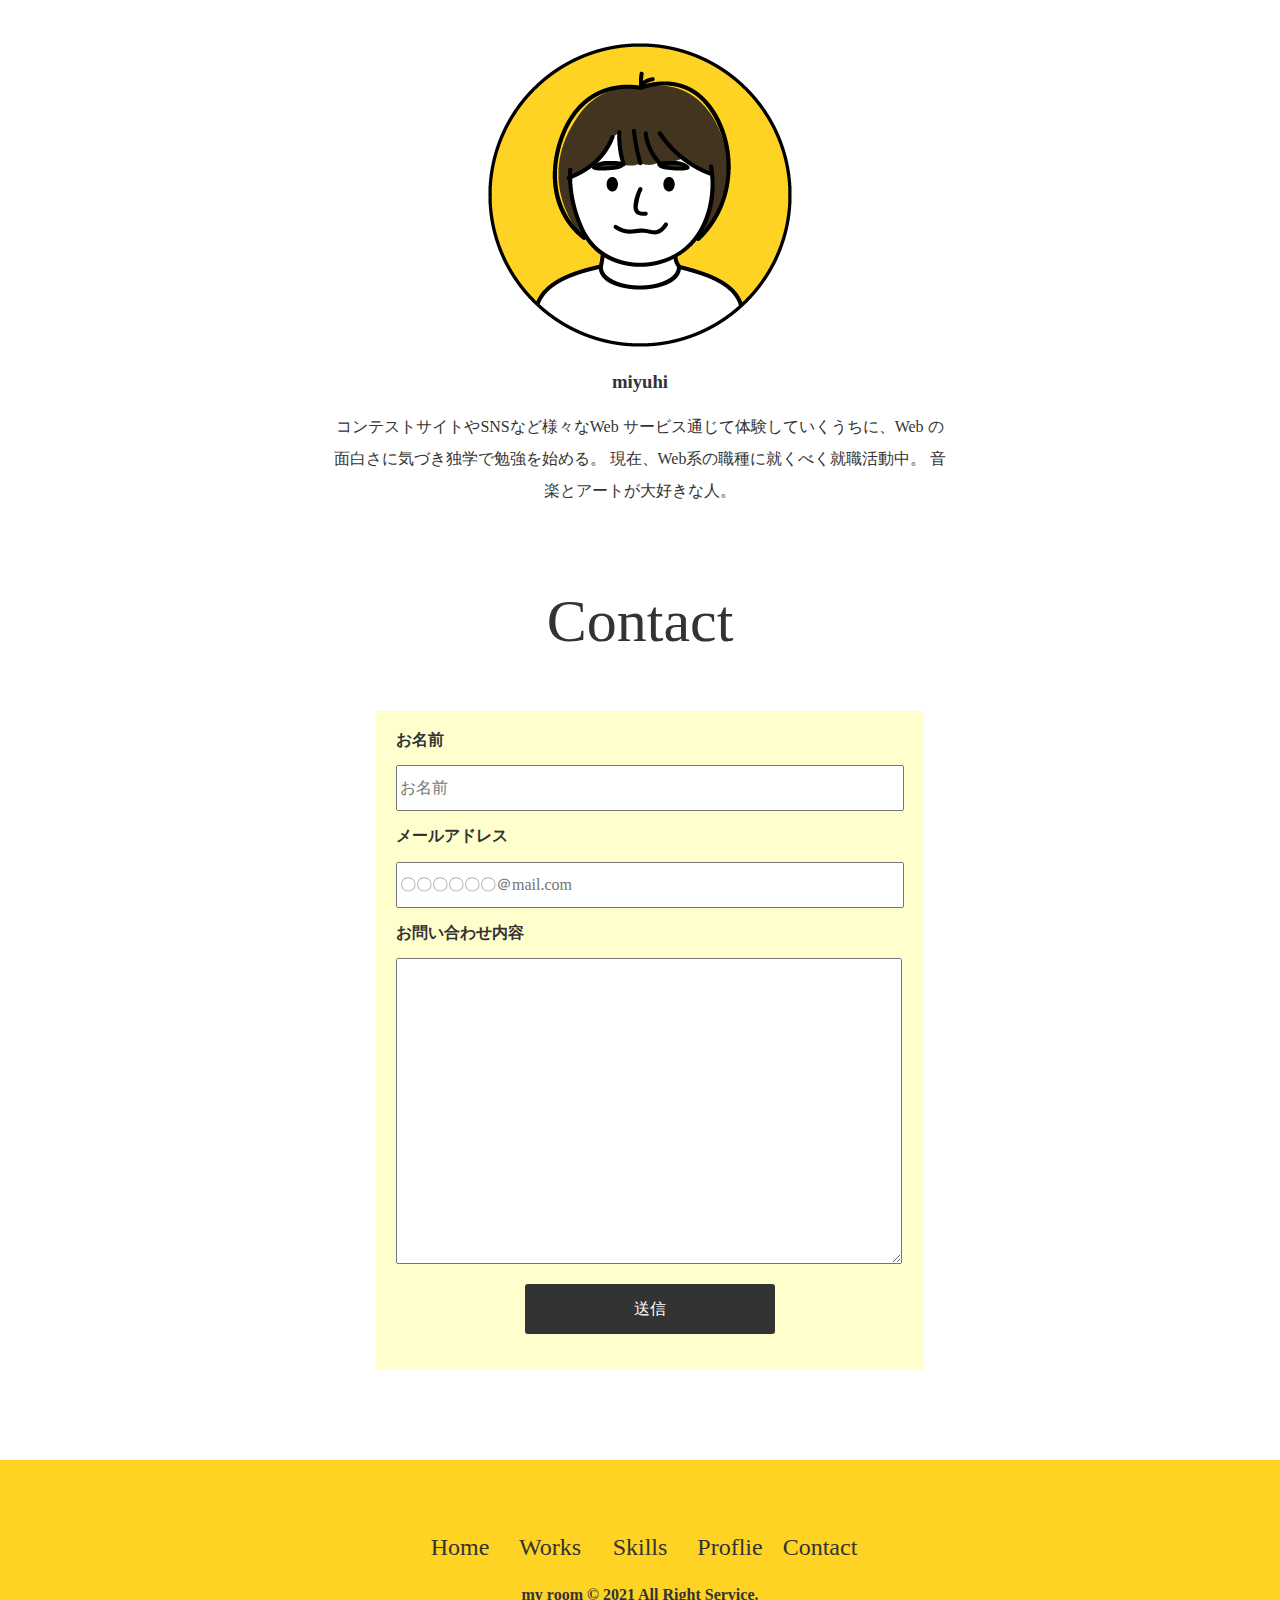
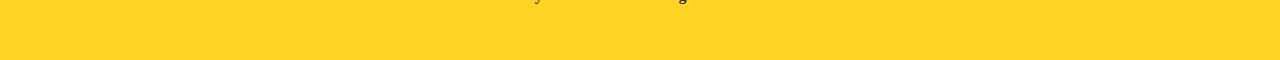
==== commit a8d4b294: "Update index.html" ====
--- a/index.html
+++ b/index.html
@@ -3,6 +3,8 @@
 <head>
   <meta charset="UTF-8">
   <meta name="google-site-verification" content="O43M4b-lCQQuAy6mQtxRlEUqX9Q1fWnaJVFcdMM0r2k" />
+  <meta name="discription" content="未経験からwebデザイナーを目指しているmiyuhiragaのポートフォリオです。">
+  <meta neme="kyeword" content="myroomポートフォリオ,ポートフォリオmiyu,webデザイン,未経験">
   <meta name="viewport" content="width=device-width, initial-scale=1.0">
   <meta http-equiv="X-UA-Compatible" content="ie=edge">
   <title>myroom</title>
@@ -162,7 +164,7 @@
       <h2  class="section-header">Proflie</h2>
         <div class="proflie-group">
           <img src="image/proflie_image.png"alt="proflie_image">
-          <h3 class="proflie-name">miyu hiraga</h3>
+          <h3 class="proflie-name">miyuhi</h3>
             <p class="proflie-text">コンテストサイトやSNSなど様々なWeb
             サービス通じて体験していくうちに、Web
             の面白さに気づき独学で勉強を始める。
